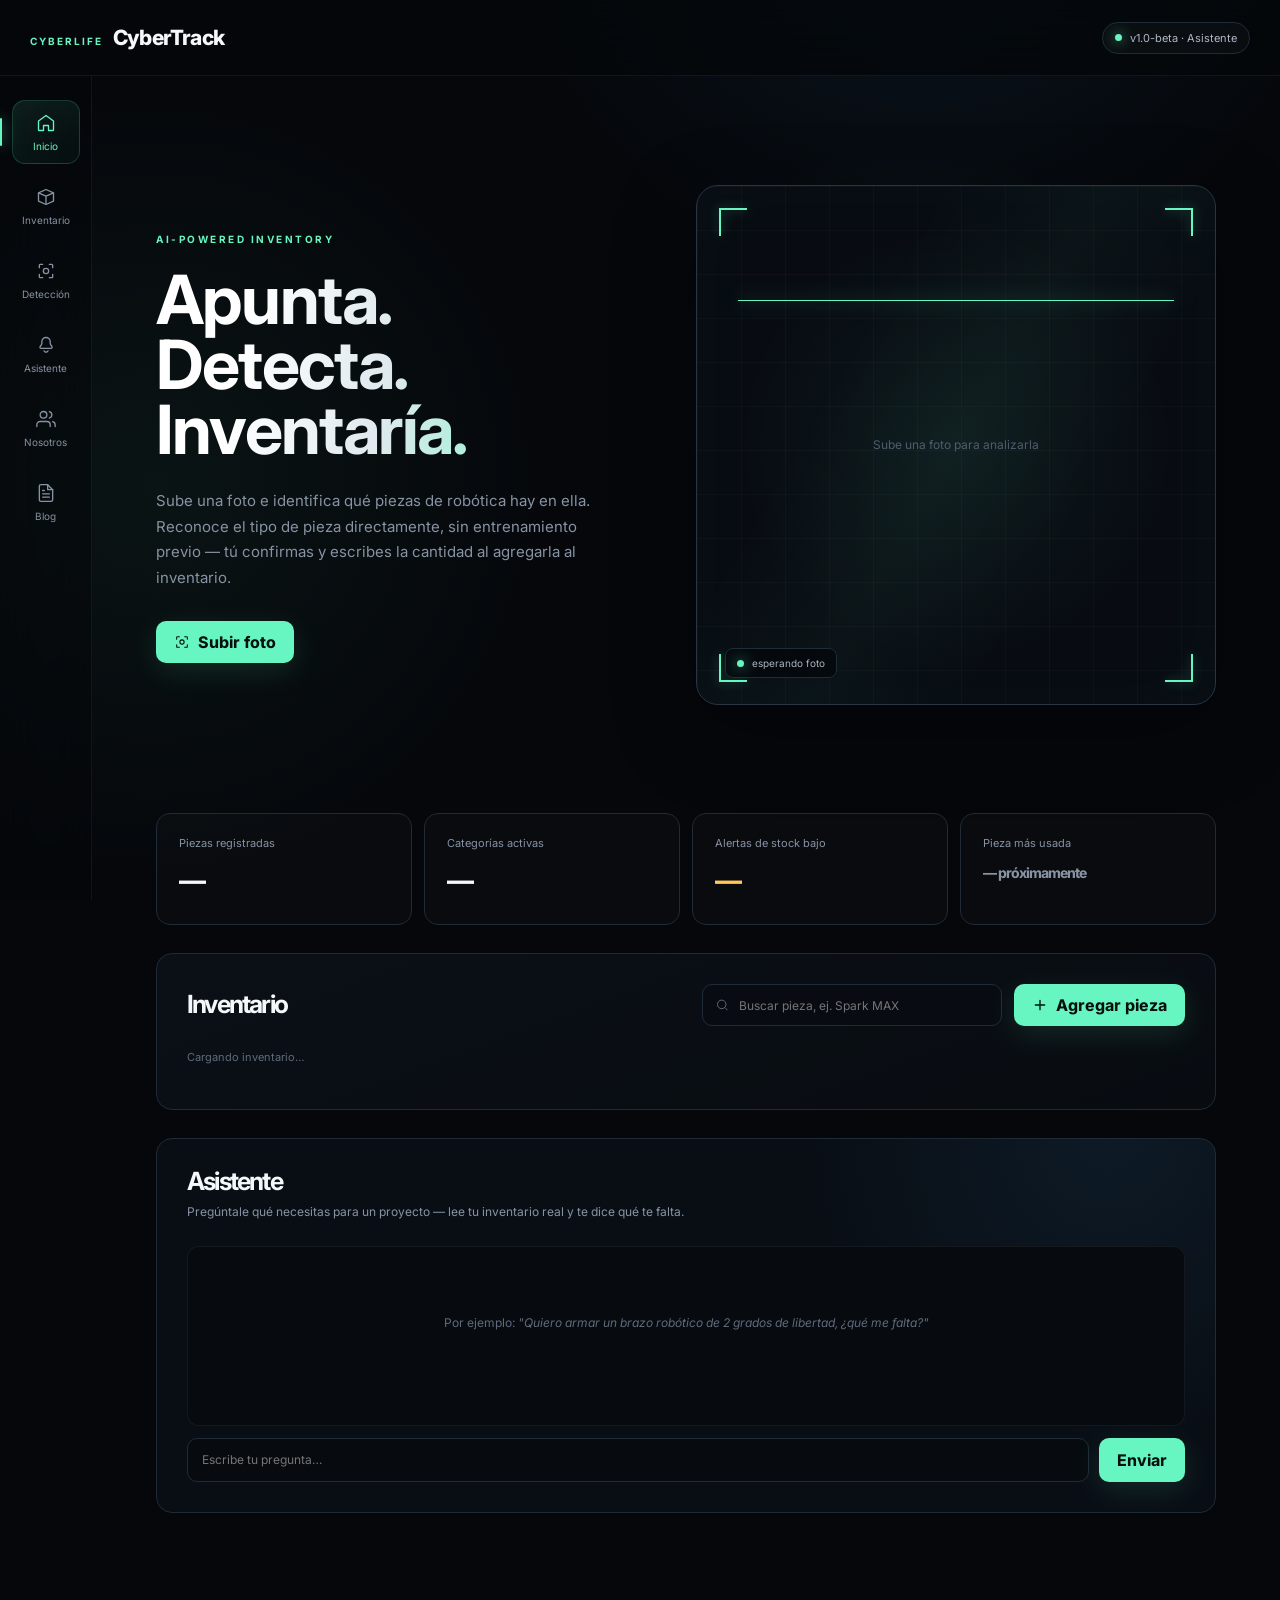
==== index.html @ 6263ac39 "Add files via upload" ====
<!DOCTYPE html>
<html lang="es">
<head>
<meta charset="UTF-8">
<meta name="viewport" content="width=device-width, initial-scale=1.0">
<meta name="theme-color" content="#05070b">
<title>CyberTrack — CyberLife</title>

<style>
@import url('https://fonts.googleapis.com/css2?family=Inter:wght@400;500;600;700;800&display=swap');

:root{
  --bg:#05070b;
  --surface:#090d13;
  --surface-2:#0d131b;
  --surface-3:#111923;
  --line:#202b38;
  --line-soft:rgba(255,255,255,.055);
  --text:#f5f8fb;
  --muted:#8793a3;
  --muted-2:#5f6b7b;
  --accent:#67f6c1;
  --accent-2:#46b8ff;
  --warning:#ffc857;
  --danger:#ff6b7a;
  --radius:16px;
  --shadow:0 25px 80px rgba(0,0,0,.35);
}

*{box-sizing:border-box;margin:0;padding:0}
html{scroll-behavior:smooth}
body{
  min-height:100vh;
  background:
    radial-gradient(circle at 72% -10%,rgba(70,184,255,.09),transparent 28rem),
    radial-gradient(circle at 12% 30%,rgba(103,246,193,.055),transparent 25rem),
    var(--bg);
  color:var(--text);
  font-family:Inter,system-ui,sans-serif;
  -webkit-font-smoothing:antialiased;
  overflow-x:hidden;
}
button,input{font:inherit}
button{cursor:pointer;background:none;border:0;color:inherit;appearance:none}
svg{display:block}

/* ---------- TOP BAR ---------- */
.topbar{
  height:76px;
  position:fixed;
  inset:0 0 auto 0;
  z-index:100;
  display:flex;
  align-items:center;
  justify-content:space-between;
  padding:0 30px;
  border-bottom:1px solid var(--line-soft);
  background:rgba(5,7,11,.72);
  backdrop-filter:blur(22px);
}
.brand{display:flex;align-items:baseline;gap:10px}
.brand__eyebrow{
  color:var(--accent);
  font-size:10px;
  font-weight:700;
  letter-spacing:2px;
  text-transform:uppercase;
}
.brand__name{
  font-size:21px;
  font-weight:800;
  letter-spacing:-.8px;
}
.version-badge{
  display:flex;
  align-items:center;
  gap:8px;
  padding:8px 12px;
  border:1px solid var(--line);
  border-radius:999px;
  color:#aeb8c6;
  background:rgba(255,255,255,.025);
  font-size:11px;
}
.version-badge__dot,.dot{
  width:7px;height:7px;border-radius:50%;
  background:var(--accent);
  box-shadow:0 0 14px rgba(103,246,193,.85);
}

/* ---------- LAYOUT ---------- */
.shell{
  display:flex;
  max-width:1540px;
  margin:0 auto;
  padding-top:76px;
}
.rail{
  width:92px;
  min-width:92px;
  position:fixed;
  top:76px;
  bottom:0;
  display:flex;
  flex-direction:column;
  align-items:center;
  gap:10px;
  padding:24px 12px;
  border-right:1px solid var(--line-soft);
  background:rgba(5,7,11,.5);
  backdrop-filter:blur(18px);
}
.rail__item{
  position:relative;
  width:68px;
  min-height:64px;
  border:1px solid transparent;
  border-radius:13px;
  color:var(--muted);
  background:transparent;
  display:flex;
  flex-direction:column;
  align-items:center;
  justify-content:center;
  gap:7px;
  font-size:10px;
  transition:.25s ease;
  text-decoration: none;
}
.rail__item:hover{
  color:#eaf1f7;
  background:rgba(255,255,255,.035);
}
.rail__item.is-active{
  color:var(--accent);
  background:linear-gradient(145deg,rgba(103,246,193,.10),rgba(103,246,193,.025));
  border-color:rgba(103,246,193,.18);
  box-shadow:inset 0 0 30px rgba(103,246,193,.025);
}
.rail__item.is-active:before{
  content:"";
  position:absolute;
  left:-13px;
  width:2px;height:28px;
  border-radius:4px;
  background:var(--accent);
  box-shadow:0 0 14px var(--accent);
}
.rail__icon{width:20px;height:20px}
.rail__soon{
  position:absolute;
  top:5px;right:5px;
  font-size:7px;
  color:var(--muted-2);
  text-transform:uppercase;
}
.main{
  width:calc(100% - 92px);
  margin-left:92px;
  padding:54px clamp(28px,5vw,82px) 100px;
}

/* ---------- SHARED ---------- */
section{scroll-margin-top:100px}
h1,h2,h3{letter-spacing:-1.8px}
h1{font-size:clamp(42px,5.3vw,76px);line-height:.96}
h2{font-size:clamp(28px,3vw,43px);line-height:1.02}
p{line-height:1.7}
.btn-primary,.btn-ghost{
  min-height:42px;
  padding:0 17px;
  border-radius:10px;
  border:1px solid transparent;
  display:inline-flex;
  align-items:center;
  justify-content:center;
  gap:8px;
  transition:.25s ease;
}
.btn-primary{
  color:#06100c;
  background:var(--accent);
  font-weight:750;
  box-shadow:0 8px 30px rgba(103,246,193,.12);
}
.btn-primary:hover{
  transform:translateY(-2px);
  box-shadow:0 12px 34px rgba(103,246,193,.2);
  filter:brightness(1.04);
}
.btn-ghost{
  color:#c5cfdb;
  border-color:var(--line);
  background:rgba(255,255,255,.025);
}
.btn-ghost:hover{border-color:#394655;color:white;background:rgba(255,255,255,.045)}
.reveal-zoom{animation:rise .6s ease both}
@keyframes rise{
  from{opacity:0;transform:translateY(16px)}
  to{opacity:1;transform:none}
}

/* ---------- HERO ---------- */
.hero{
  min-height:620px;
  display:grid;
  grid-template-columns:minmax(0,1fr) minmax(420px,520px);
  align-items:center;
  gap:clamp(40px,7vw,100px);
  position:relative;
  padding:55px 0 80px;
}
.hero:before{
  content:"";
  position:absolute;
  width:500px;height:500px;
  right:5%;top:0;
  border-radius:50%;
  background:radial-gradient(circle,rgba(103,246,193,.075),transparent 68%);
  pointer-events:none;
}
.hero__text{position:relative;z-index:2}
.hero__text:before{
  content:"AI-POWERED INVENTORY";
  display:inline-flex;
  margin-bottom:22px;
  color:var(--accent);
  font-size:10px;
  font-weight:700;
  letter-spacing:2.5px;
}
.hero__text h1{
  max-width:760px;
  background:linear-gradient(100deg,#fff 20%,#dfe9ee 52%,var(--accent) 100%);
  -webkit-background-clip:text;
  color:transparent;
}
.hero__text p{
  max-width:650px;
  margin-top:26px;
  color:var(--muted);
  font-size:15px;
}
.scan-controls{
  display:flex;
  align-items:center;
  gap:12px;
  margin-top:31px;
}
.scan-controls__hint{font-size:11px;color:var(--muted-2)}

.scan-frame{
  width:min(100%,520px);
  aspect-ratio:1/1;
  justify-self:end;
  position:relative;
  border:1px solid #293543;
  border-radius:22px;
  background:
    linear-gradient(rgba(255,255,255,.025) 1px,transparent 1px),
    linear-gradient(90deg,rgba(255,255,255,.025) 1px,transparent 1px),
    radial-gradient(circle at center,rgba(103,246,193,.055),transparent 60%),
    #080c12;
  background-size:44px 44px,44px 44px,auto,auto;
  box-shadow:var(--shadow),inset 0 0 80px rgba(103,246,193,.025);
  overflow:hidden;
}
.scan-frame:after{
  content:"";
  position:absolute;
  inset:0;
  background:linear-gradient(120deg,transparent 30%,rgba(103,246,193,.035),transparent 70%);
  animation:sweep 5s linear infinite;
}
@keyframes sweep{from{transform:translateX(-100%)}to{transform:translateX(100%)}}
.scan-frame__corner{
  position:absolute;width:28px;height:28px;z-index:4;
  border-color:var(--accent);border-style:solid;
  filter:drop-shadow(0 0 6px rgba(103,246,193,.4));
}
.scan-frame__corner--tl{top:22px;left:22px;border-width:2px 0 0 2px}
.scan-frame__corner--tr{top:22px;right:22px;border-width:2px 2px 0 0}
.scan-frame__corner--bl{bottom:22px;left:22px;border-width:0 0 2px 2px}
.scan-frame__corner--br{bottom:22px;right:22px;border-width:0 2px 2px 0}
.scan-frame__image{
  position:absolute;inset:0;width:100%;height:100%;object-fit:contain;z-index:2;
}
.scan-frame__line{
  position:absolute;z-index:3;left:8%;right:8%;height:1px;top:22%;
  background:var(--accent);
  box-shadow:0 0 18px rgba(103,246,193,.8);
  animation:scanner 3.2s ease-in-out infinite;
}
@keyframes scanner{0%,100%{top:18%}50%{top:82%}}
.scan-frame__placeholder{
  position:absolute;inset:0;display:grid;place-items:center;
  color:#4f5c6c;font-size:12px;z-index:1;
}
.scan-frame__badge{
  position:absolute;left:28px;bottom:26px;z-index:5;
  display:flex;align-items:center;gap:8px;
  padding:8px 11px;border:1px solid var(--line);
  border-radius:8px;background:rgba(5,7,11,.75);
  backdrop-filter:blur(12px);
  color:#a9b4c2;font-size:10px;
}

/* ---------- RESULTS ---------- */
.detection-results,.stats,.inventory,.assistant{
  margin-top:28px;
}
.detection-results{
  padding:26px;
  border:1px solid var(--line);
  border-radius:var(--radius);
  background:linear-gradient(145deg,rgba(255,255,255,.035),rgba(255,255,255,.012));
}
.detection-results h2{font-size:23px}
.detection-results__note{
  margin:7px 0 20px;color:var(--muted);font-size:12px;
}
.detection-list{display:grid;gap:10px}

/* ---------- STATS ---------- */
.stats{
  display:grid;
  grid-template-columns:repeat(4,1fr);
  gap:12px;
}
.stat-card{
  min-height:112px;
  padding:22px;
  border:1px solid var(--line);
  border-radius:14px;
  background:rgba(255,255,255,.018);
  transition:.25s;
}
.stat-card:hover{transform:translateY(-3px);border-color:#2d3946;background:rgba(255,255,255,.028)}
.stat-card__label{display:block;color:var(--muted);font-size:11px;margin-bottom:14px}
.stat-card__value{display:block;font-size:27px;font-weight:750;letter-spacing:-1px}
.stat-card--warn .stat-card__value{color:var(--warning)}
.stat-card__value--small{font-size:14px;color:var(--muted)}

/* ---------- INVENTORY ---------- */
.inventory{
  padding:30px;
  border:1px solid var(--line);
  border-radius:var(--radius);
  background:linear-gradient(160deg,#0b1017,#080c11);
}
.inventory__head{
  display:grid;
  grid-template-columns:1fr minmax(200px,300px) auto;
  gap:12px;
  align-items:center;
  margin-bottom:24px;
}
.inventory__head h2{font-size:25px}
.search{
  height:42px;
  display:flex;
  align-items:center;
  gap:9px;
  padding:0 12px;
  border:1px solid var(--line);
  border-radius:10px;
  background:#080c12;
  color:var(--muted-2);
}
.search input{
  width:100%;border:0;outline:0;background:transparent;color:white;font-size:12px;
}
.inventory-status{color:var(--muted-2);font-size:11px;margin-bottom:15px}

/* ---------- ASSISTANT ---------- */
.assistant{
  padding:30px;
  border:1px solid var(--line);
  border-radius:var(--radius);
  background:
    radial-gradient(circle at 90% 0,rgba(70,184,255,.07),transparent 30%),
    #090e15;
}
.assistant__head h2{font-size:25px}
.assistant__subtitle{color:var(--muted);font-size:12px;margin-top:7px}
.assistant__chat{
  min-height:180px;
  max-height:420px;
  overflow:auto;
  margin-top:24px;
  padding:18px;
  border:1px solid var(--line-soft);
  border-radius:12px;
  background:#070b10;
}
.assistant__empty{
  color:var(--muted-2);
  font-size:12px;
  text-align:center;
  padding:50px 20px;
}
.assistant__form{
  display:flex;gap:10px;margin-top:12px;
}
.assistant__form input{
  flex:1;height:44px;padding:0 14px;
  border:1px solid var(--line);border-radius:10px;
  outline:0;background:#070b10;color:white;font-size:12px;
}
.assistant__form input:focus,.search:focus-within{
  border-color:rgba(103,246,193,.45);
  box-shadow:0 0 0 3px rgba(103,246,193,.05);
}

/* ---------- MODAL ---------- */
.modal-backdrop{
  position:fixed;inset:0;z-index:500;
  display:grid;place-items:center;
  padding:20px;
  background:rgba(0,0,0,.7);
  backdrop-filter:blur(12px);
}

.modal-backdrop[hidden]{
  display:none !important;
}

.modal{
  width:min(100%,510px);
  padding:25px;
  border:1px solid #2a3542;
  border-radius:18px;
  background:#0b1017;
  box-shadow:0 35px 100px rgba(0,0,0,.6);
}
.modal__head{
  display:flex;justify-content:space-between;align-items:center;
  margin-bottom:24px;
}
.modal__head h3{font-size:21px}
.modal__close{
  width:34px;height:34px;border-radius:9px;
  border:1px solid var(--line);background:transparent;color:var(--muted);
}
.modal__close:hover{color:white;background:rgba(255,255,255,.04)}
.field{display:block;margin-bottom:15px}
.field>span{display:block;color:#aeb8c5;font-size:11px;margin-bottom:7px}
.field input{
  width:100%;height:42px;padding:0 12px;
  border:1px solid var(--line);border-radius:9px;
  outline:0;background:#070b10;color:white;font-size:12px;
}
.field-row{display:grid;grid-template-columns:1fr 1fr;gap:12px}
.form-error{color:var(--danger);font-size:11px;margin:12px 0}
.modal__actions{display:flex;justify-content:flex-end;gap:9px;margin-top:22px}

/* ---------- CATEGORÍAS E INVENTARIO (generado por app.js) ---------- */
.category{margin-bottom:22px}
.category h3{
  font-size:10px;letter-spacing:1.5px;text-transform:uppercase;
  color:var(--muted-2);margin-bottom:10px;padding-left:2px;
}
.parts-table{
  width:100%;border-collapse:collapse;
  border:1px solid var(--line);border-radius:12px;overflow:hidden;
  background:rgba(255,255,255,.015);
}
.parts-table td{
  padding:14px 16px;border-bottom:1px solid var(--line-soft);font-size:13px;
}
.parts-table tr:last-child td{border-bottom:0}
.part-name{color:var(--text)}
.part-code{color:var(--muted-2);font-size:11px}
.part-count{font-weight:700;text-align:right;width:60px}
.is-low .part-count{color:var(--warning)}
.low-flag{
  display:inline-block;margin-left:9px;padding:2px 7px;
  border-radius:999px;background:rgba(255,200,87,.12);
  color:var(--warning);font-size:9px;letter-spacing:.5px;text-transform:uppercase;
}
.part-actions{width:36px;text-align:right}
.qty-edit{
  color:var(--text);font-weight:700;border-radius:6px;padding:3px 7px;
}
.qty-edit:hover{background:rgba(103,246,193,.08);color:var(--accent)}
.qty-input{
  width:52px;text-align:right;padding:3px 7px;
  border:1px solid var(--accent);border-radius:6px;
  background:#070b10;color:var(--text);font-weight:700;font-size:13px;
}
.btn-icon{
  width:30px;height:30px;border-radius:8px;display:inline-flex;
  align-items:center;justify-content:center;color:var(--muted-2);
}
.btn-icon:hover{background:rgba(255,107,122,.1);color:var(--danger)}

/* ---------- DETECCIÓN (generado por app.js) ---------- */
.detection-item{
  display:flex;align-items:center;justify-content:space-between;gap:12px;
  padding:14px 16px;border:1px solid var(--line);border-radius:11px;
  background:rgba(255,255,255,.018);
}
.detection-item__info{display:flex;flex-direction:column;gap:3px}
.detection-item__label{font-size:13px;text-transform:capitalize;color:var(--text)}
.detection-item__meta{font-size:11px;color:var(--accent-2)}
.detection-item__status{font-size:11px;color:var(--muted);text-align:right;white-space:nowrap}
.detection-item__status.is-error{color:var(--danger)}
.detection-item__undo{
  margin-left:6px;color:var(--accent-2);text-decoration:underline;
  text-underline-offset:2px;font-size:11px;
}
.detection-item__undo:hover{color:var(--danger)}
.detection-tag{
  position:absolute;z-index:6;display:flex;align-items:center;gap:7px;
  padding:5px 9px;border:1px solid var(--accent);border-radius:8px;
  background:rgba(5,7,11,.85);font-size:11px;color:var(--text);
}
.detection-tag b{color:var(--accent);font-weight:700}
.scan-controls__hint.is-error{color:var(--danger)}

/* ---------- CHAT DEL ASISTENTE (generado por app.js) ---------- */
.assistant__msg{
  max-width:80%;padding:11px 15px;border-radius:12px;font-size:13px;
  line-height:1.55;white-space:pre-wrap;
}
.assistant__msg--user{
  align-self:flex-end;margin-left:auto;
  background:rgba(103,246,193,.12);border:1px solid rgba(103,246,193,.25);
  color:var(--text);
}
.assistant__msg--assistant{
  background:rgba(255,255,255,.03);border:1px solid var(--line);color:var(--text);
}
.assistant__msg--error{
  background:rgba(255,107,122,.08);border:1px solid rgba(255,107,122,.3);color:var(--danger);
}
.assistant__msg--pending{color:var(--muted-2);font-size:11px}
.assistant__chat{display:flex;flex-direction:column;gap:12px}

/* ---------- ESTADOS GENÉRICOS ---------- */
.inventory-status.is-error{color:var(--danger)}
.inventory-status.is-hidden{display:none}
.detection-results[hidden]{display:none}

/* ---------- MOBILE ---------- */
@media(max-width:1050px){
  .hero{grid-template-columns:1fr}
  .scan-frame{justify-self:start;width:min(100%,600px)}
  .stats{grid-template-columns:repeat(2,1fr)}
}
@media(max-width:760px){
  .topbar{padding:0 17px}
  .version-badge{display:none}
  .shell{display:block}
  .rail{
    top:auto;left:0;right:0;bottom:0;
    width:100%;height:68px;min-width:0;
    flex-direction:row;justify-content:space-around;
    padding:6px 8px;z-index:120;
    border-right:0;border-top:1px solid var(--line-soft);
  }
  .rail__item{width:70px;min-height:54px}
  .rail__item.is-active:before{display:none}
  .main{width:100%;margin-left:0;padding:34px 17px 100px}
  .hero{padding-top:28px;min-height:auto}
  .hero__text h1{font-size:46px}
  .hero__text p{font-size:14px}
  .scan-controls{flex-wrap:wrap}
  .stats{grid-template-columns:1fr 1fr}
  .inventory{padding:20px}
  .inventory__head{grid-template-columns:1fr}
  .assistant{padding:20px}
}
@media(max-width:480px){
  .brand__eyebrow{display:none}
  .brand__name{font-size:19px}
  .hero__text h1{font-size:40px}
  .stats{grid-template-columns:1fr}
  .field-row{grid-template-columns:1fr}
  .assistant__form{flex-direction:column}
}
</style>
</head>

<body>

<!-- ======================= TOP BAR ======================= -->
<header class="topbar">
  <div class="brand">
    <span class="brand__eyebrow">CyberLife</span>
    <span class="brand__name">CyberTrack</span>
  </div>
  <div class="version-badge" title="Fase actual del roadmap">
    <span class="version-badge__dot"></span>
    v1.0-beta · Asistente
  </div>
</header>

<div class="shell">

<!-- ======================= NAV RAIL ======================= -->
  <nav class="rail" aria-label="Navegación principal">

    <!-- Enlace a Inicio -->
    <a href="inicio.html" class="rail__item is-active">
      <svg class="rail__icon" viewBox="0 0 24 24" fill="none"><path d="M3 9.5L12 3l9 6.5V20a1 1 0 0 1-1 1h-5v-6h-6v6H4a1 1 0 0 1-1-1V9.5z" stroke="currentColor" stroke-width="1.6" stroke-linecap="round" stroke-linejoin="round"/></svg>
      <span>Inicio</span>
    </a>

    <!-- Inventario -->
    <button class="rail__item" data-tab="inventario" data-scroll-to="inventorySection">
      <svg class="rail__icon" viewBox="0 0 24 24" fill="none"><path d="M3 7l9-4 9 4-9 4-9-4Z" stroke="currentColor" stroke-width="1.6" stroke-linejoin="round"/><path d="M3 7v10l9 4 9-4V7" stroke="currentColor" stroke-width="1.6" stroke-linejoin="round"/><path d="M12 11v10" stroke="currentColor" stroke-width="1.6"/></svg>
      <span>Inventario</span>
    </button>

    <!-- Detección -->
    <button class="rail__item" data-tab="deteccion" data-scroll-to="detectionSection">
      <svg class="rail__icon" viewBox="0 0 24 24" fill="none"><path d="M4 8V5a1 1 0 0 1 1-1h3M20 8V5a1 1 0 0 0-1-1h-3M4 16v3a1 1 0 0 0 1 1h3M20 16v3a1 1 0 0 1-1 1h-3" stroke="currentColor" stroke-width="1.6" stroke-linecap="round"/><circle cx="12" cy="12" r="3.2" stroke="currentColor" stroke-width="1.6"/></svg>
      <span>Detección</span>
    </button>

    <!-- Asistente -->
    <button class="rail__item" data-tab="asistente" data-scroll-to="assistantSection">
      <svg class="rail__icon" viewBox="0 0 24 24" fill="none"><path d="M12 3a5 5 0 0 0-5 5v2.2c0 .5-.16 1-.46 1.4L5 13.8c-.7.9-.06 2.2 1.06 2.2H18c1.13 0 1.76-1.3 1.06-2.2l-1.53-2.2a2.4 2.4 0 0 1-.46-1.4V8a5 5 0 0 0-5-5Z" stroke="currentColor" stroke-width="1.6" stroke-linejoin="round"/><path d="M9.5 19a2.7 2.7 0 0 0 5 0" stroke="currentColor" stroke-width="1.6" stroke-linecap="round"/></svg>
      <span>Asistente</span>
    </button>

    <!-- Enlace a Nosotros -->
    <a href="nosotros.html" class="rail__item">
      <svg class="rail__icon" viewBox="0 0 24 24" fill="none"><path d="M17 21v-2a4 4 0 0 0-4-4H5a4 4 0 0 0-4 4v2" stroke="currentColor" stroke-width="1.6" stroke-linecap="round"/><circle cx="9" cy="7" r="4" stroke="currentColor" stroke-width="1.6"/><path d="M23 21v-2a4 4 0 0 0-3-3.87" stroke="currentColor" stroke-width="1.6" stroke-linecap="round"/><path d="M16 3.13a4 4 0 0 1 0 7.75" stroke="currentColor" stroke-width="1.6" stroke-linecap="round"/></svg>
      <span>Nosotros</span>
    </a>

    <!-- Enlace a Blog -->
    <a href="blog.html" class="rail__item">
      <svg class="rail__icon" viewBox="0 0 24 24" fill="none"><path d="M14 2H6a2 2 0 0 0-2 2v16a2 2 0 0 0 2 2h12a2 2 0 0 0 2-2V8z" stroke="currentColor" stroke-width="1.6" stroke-linecap="round" stroke-linejoin="round"/><path d="M14 2v6h6M16 13H8M16 17H8M10 9H8" stroke="currentColor" stroke-width="1.6" stroke-linecap="round" stroke-linejoin="round"/></svg>
      <span>Blog</span>
    </a>

  </nav>

  <!-- ======================= MAIN ======================= -->
  <main class="main">

    <!-- HERO -->
    <section class="hero" id="detectionSection" aria-label="Detección de piezas">
      <div class="hero__text">
        <h1>Apunta. Detecta. Inventaría.</h1>
        <p>Sube una foto e identifica qué piezas de robótica hay en ella. Reconoce el tipo de pieza directamente, sin entrenamiento previo — tú confirmas y escribes la cantidad al agregarla al inventario.</p>

        <div class="scan-controls">
          <input type="file" id="photoInput" accept="image/jpeg,image/png,image/webp,image/heic,image/heif,.heic,.heif" hidden>
          <button type="button" class="btn-primary" id="choosePhoto">
            <svg viewBox="0 0 24 24" fill="none" width="16" height="16"><path d="M4 8V5a1 1 0 0 1 1-1h3M20 8V5a1 1 0 0 0-1-1h-3M4 16v3a1 1 0 0 0 1 1h3M20 16v3a1 1 0 0 1-1 1h-3" stroke="currentColor" stroke-width="1.6" stroke-linecap="round"/><circle cx="12" cy="12" r="3.2" stroke="currentColor" stroke-width="1.6"/></svg>
            Subir foto
          </button>
          <span class="scan-controls__hint" id="detectHint"></span>
        </div>
      </div>

      <div class="scan-frame reveal-zoom" id="scanFrame">
        <span class="scan-frame__corner scan-frame__corner--tl"></span>
        <span class="scan-frame__corner scan-frame__corner--tr"></span>
        <span class="scan-frame__corner scan-frame__corner--bl"></span>
        <span class="scan-frame__corner scan-frame__corner--br"></span>

        <img id="scanImage" class="scan-frame__image" hidden alt="Foto analizada">
        <div class="scan-frame__line" id="scanLine" aria-hidden="true"></div>
        <p class="scan-frame__placeholder" id="scanPlaceholder">Sube una foto para analizarla</p>

        <div class="scan-frame__badge" id="scanBadge">
          <span class="dot"></span> esperando foto
        </div>

        <div id="detectionTags"></div>
      </div>
    </section>

    <!-- DETECTION RESULTS -->
    <section class="detection-results reveal-zoom" id="detectionResults" hidden aria-label="Resultados de la detección">
      <h2>Objetos detectados</h2>
      <p class="detection-results__note">CyberIA puede equivocarse o no reconocer una pieza — revisa cada resultado antes de agregarlo, y escribe tú la cantidad.</p>
      <div id="detectionList" class="detection-list"></div>
    </section>

    <!-- STATS ROW -->
    <section class="stats reveal-zoom" aria-label="Resumen del inventario">
      <div class="stat-card">
        <span class="stat-card__label">Piezas registradas</span>
        <span class="stat-card__value" id="statTotalParts">—</span>
      </div>
      <div class="stat-card">
        <span class="stat-card__label">Categorías activas</span>
        <span class="stat-card__value" id="statCategories">—</span>
      </div>
      <div class="stat-card stat-card--warn">
        <span class="stat-card__label">Alertas de stock bajo</span>
        <span class="stat-card__value" id="statLowStock">—</span>
      </div>
      <div class="stat-card">
        <span class="stat-card__label">Pieza más usada</span>
        <span class="stat-card__value stat-card__value--small" title="Llega con el módulo de Historial (v0.5)">— próximamente</span>
      </div>
    </section>

    <!-- INVENTORY -->
    <section class="inventory reveal-zoom" id="inventorySection" aria-label="Inventario por categoría">
      <div class="inventory__head">
        <h2>Inventario</h2>
        <div class="search">
          <svg viewBox="0 0 24 24" fill="none" width="16" height="16"><circle cx="11" cy="11" r="7" stroke="currentColor" stroke-width="1.6"/><path d="M20 20l-3.5-3.5" stroke="currentColor" stroke-width="1.6" stroke-linecap="round"/></svg>
          <input type="text" placeholder="Buscar pieza, ej. Spark MAX" aria-label="Buscar pieza">
        </div>
        <button class="btn-primary" id="openAddPart" type="button">
          <svg viewBox="0 0 24 24" fill="none" width="16" height="16"><path d="M12 5v14M5 12h14" stroke="currentColor" stroke-width="2" stroke-linecap="round"/></svg>
          Agregar pieza
        </button>
      </div>

      <div id="inventoryStatus" class="inventory-status">Cargando inventario…</div>
      <div id="inventoryContainer"></div>
    </section>

    <!-- ASSISTANT -->
    <section class="assistant reveal-zoom" id="assistantSection" aria-label="Asistente técnico">
      <div class="assistant__head">
        <h2>Asistente</h2>
        <p class="assistant__subtitle">Pregúntale qué necesitas para un proyecto — lee tu inventario real y te dice qué te falta.</p>
      </div>

      <div class="assistant__chat" id="assistantChat">
        <div class="assistant__empty" id="assistantEmpty">
          Por ejemplo: <em>"Quiero armar un brazo robótico de 2 grados de libertad, ¿qué me falta?"</em>
        </div>
      </div>

      <form class="assistant__form" id="assistantForm">
        <input type="text" id="assistantInput" placeholder="Escribe tu pregunta…" autocomplete="off" required>
        <button type="submit" class="btn-primary" id="assistantSend">Enviar</button>
      </form>
    </section>

  </main>
</div>

<!-- ======================= MODAL ======================= -->
<div class="modal-backdrop" id="addPartBackdrop" hidden>
  <div class="modal" role="dialog" aria-modal="true" aria-labelledby="addPartTitle">
    <div class="modal__head">
      <h3 id="addPartTitle">Agregar pieza</h3>
      <button type="button" class="modal__close" id="closeAddPart" aria-label="Cerrar">
        <svg viewBox="0 0 24 24" fill="none" width="16" height="16"><path d="M6 6l12 12M18 6L6 18" stroke="currentColor" stroke-width="1.8" stroke-linecap="round"/></svg>
      </button>
    </div>

    <form id="addPartForm">
      <label class="field">
        <span>Nombre</span>
        <input type="text" name="name" required placeholder="ej. Motor Kraken X60">
      </label>
      <label class="field">
        <span>Código</span>
        <input type="text" name="code" required placeholder="ej. MTR-KX2">
      </label>
      <label class="field">
        <span>Categoría</span>
        <input type="text" name="category" required placeholder="ej. Motores" list="categoryOptions">
        <datalist id="categoryOptions"></datalist>
      </label>
      <div class="field-row">
        <label class="field">
          <span>Cantidad</span>
          <input type="number" name="quantity" min="0" value="1" required>
        </label>
        <label class="field">
          <span>Umbral de stock bajo</span>
          <input type="number" name="low_stock_threshold" min="0" value="2" required>
        </label>
      </div>

      <p class="form-error" id="addPartError" hidden></p>

      <div class="modal__actions">
        <button type="button" class="btn-ghost" id="cancelAddPart">Cancelar</button>
        <button type="submit" class="btn-primary">Guardar pieza</button>
      </div>
    </form>
  </div>
</div>

<script src="js/app.js"></script>
</body>
</html>
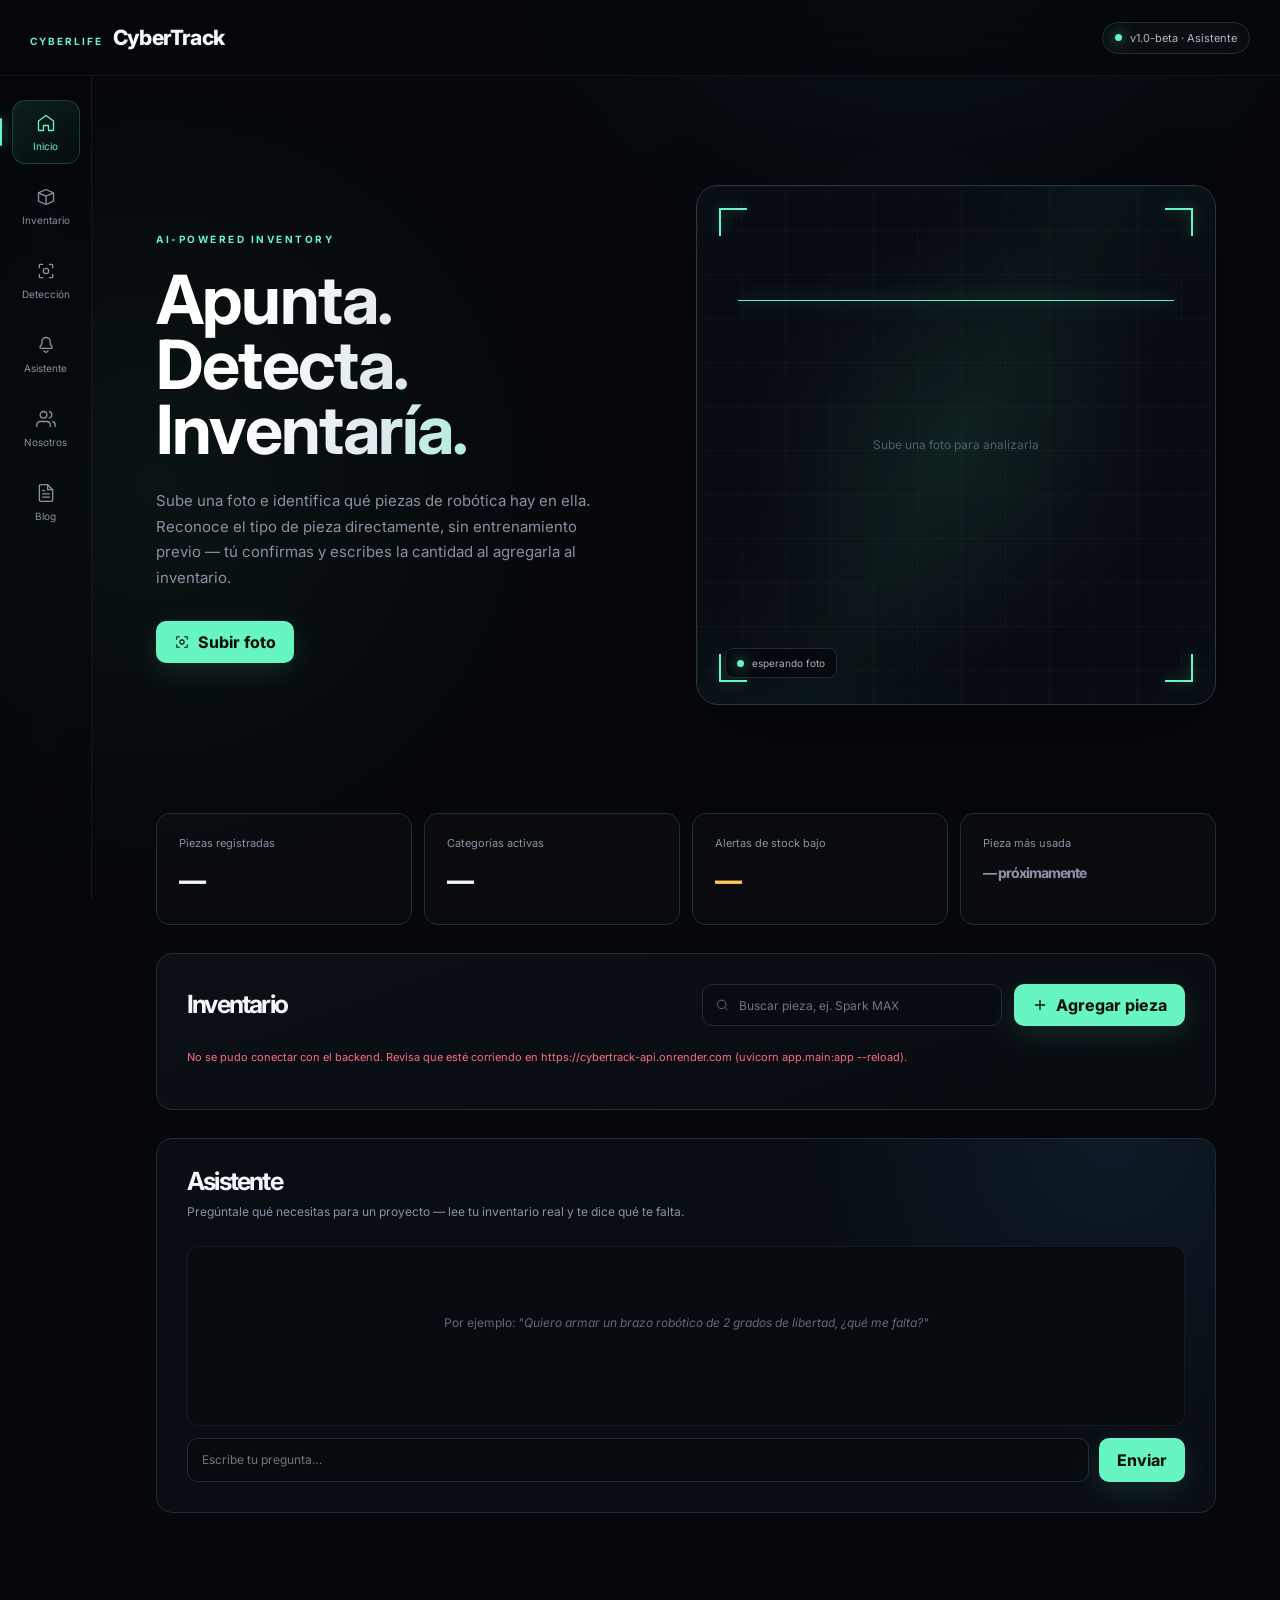
==== commit 1887fddc: "Update script source path in index.html" ====
--- a/index.html
+++ b/index.html
@@ -788,6 +788,6 @@
   </div>
 </div>
 
-<script src="js/app.js"></script>
+<script src="app.js"></script>
 </body>
 </html>
